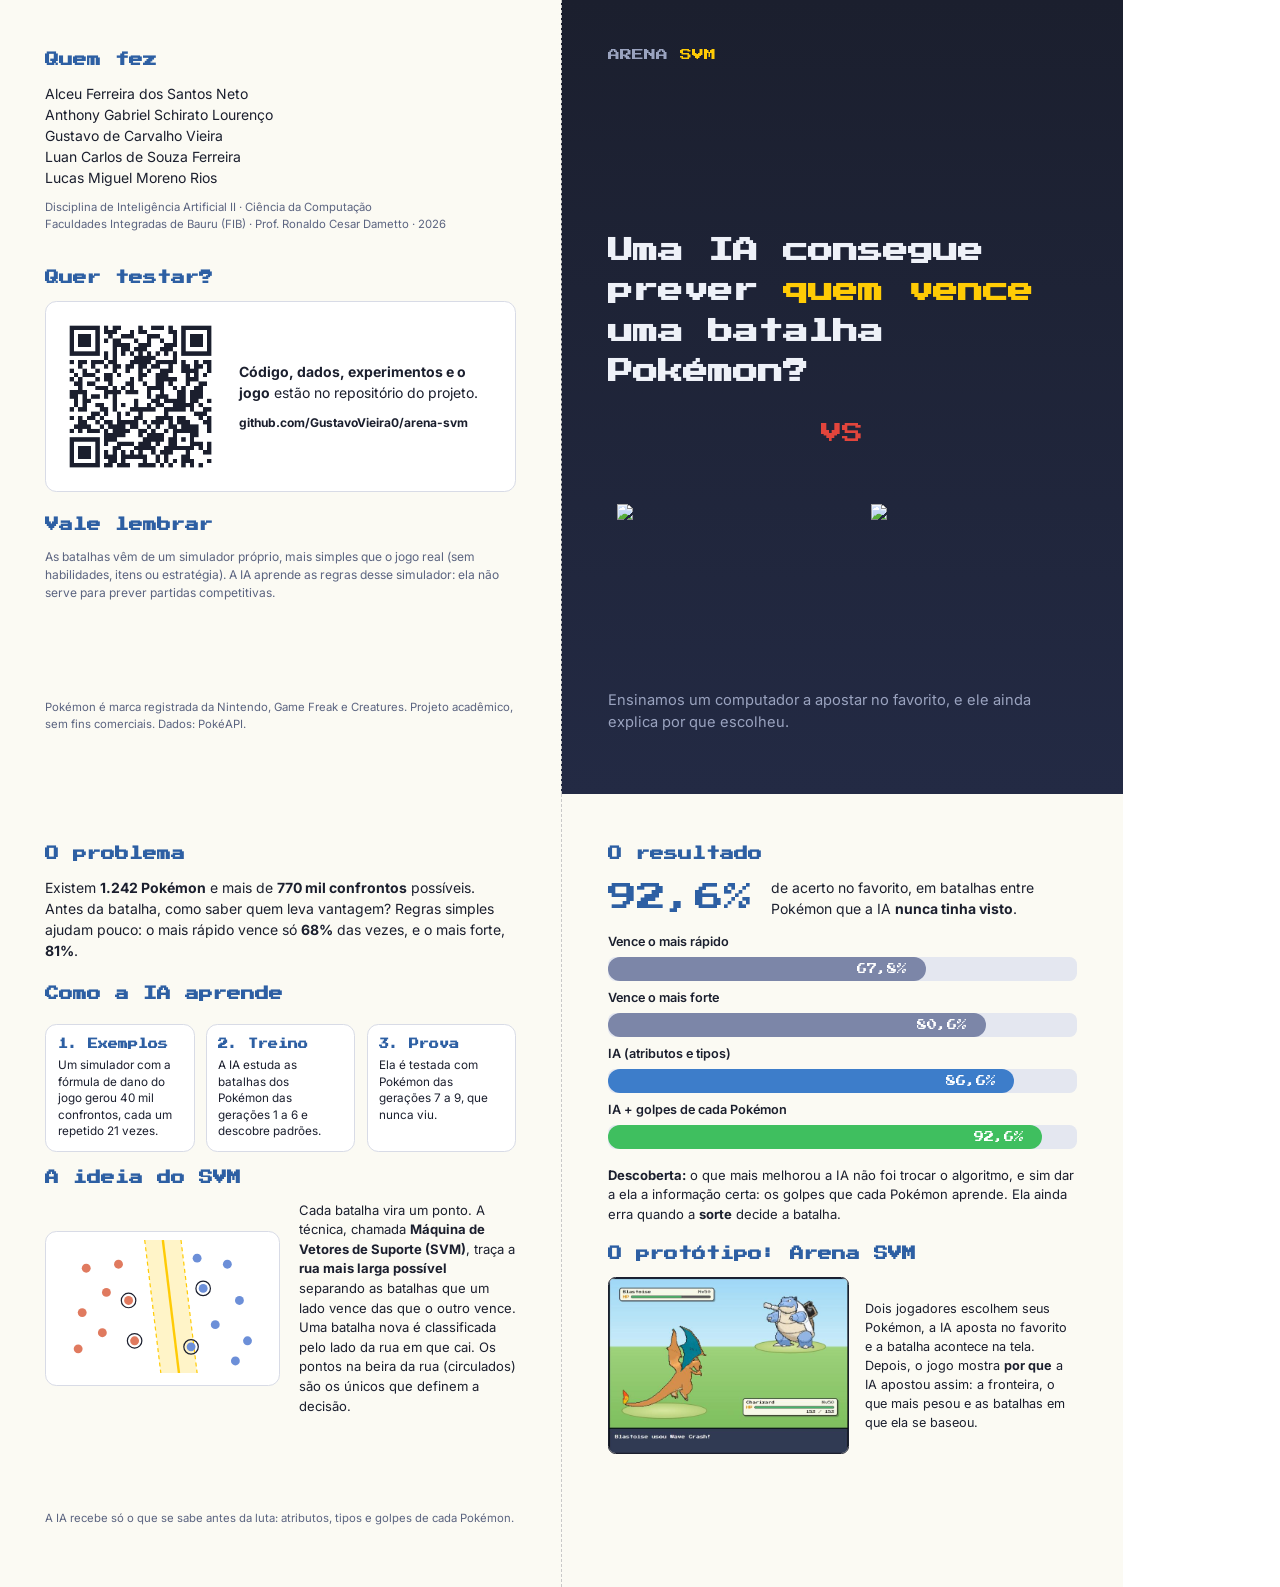
==== docs/entregas/folder/folder.html @ 08ce2232 "Materiais finais e preparação do jogo para rodar online - Entregas: Ficha de experimentos, Model Car" ====
<!doctype html><html lang="pt-BR"><head><meta charset="utf-8"><link href="https://fonts.googleapis.com/css2?family=Press+Start+2P&family=Inter:wght@400;600;700;800&display=swap" rel="stylesheet"><style>
:root { --fundo:#1b1f2e; --cartao:#262b3f; --borda:#3a4160; --texto:#eef1f8; --suave:#9aa3bf; --amarelo:#ffcb05;
        --azul:#3d7dca; --verde:#3fbf5f; --vermelho:#e2453c; --pixel:"Press Start 2P",monospace; }
* { box-sizing:border-box; margin:0; padding:0; }
body { font-family:Inter,system-ui,sans-serif; }
.px { font-family:var(--pixel); }
img.spr { image-rendering:pixelated; }

@page { size:A4 landscape; margin:0; }
body { width:297mm; color:#1b1f2e; -webkit-print-color-adjust:exact; print-color-adjust:exact; }
.folha { width:297mm; height:210mm; display:flex; page-break-after:always; overflow:hidden; }
.painel { width:148.5mm; height:210mm; padding:13mm 12mm; display:flex; flex-direction:column; }
.escuro { background:linear-gradient(180deg,#1b1f2e,#232a44); color:var(--texto); }
.claro { background:#fbfaf3; }
.dobra { border-left:.3mm dashed #c9c9c9; }
h1 { font-family:var(--pixel); font-size:19pt; line-height:1.6; }
h1 em { color:var(--amarelo); font-style:normal; }
h2 { font-family:var(--pixel); font-size:10.5pt; line-height:1.6; color:#2d5fa3; margin:0 0 3mm; }
.escuro h2 { color:var(--amarelo); }
p { font-size:10.5pt; line-height:1.5; margin-bottom:3mm; }
.pq { font-size:8.5pt; color:#5b6480; }
.escuro .pq { color:var(--suave); }
.caixa { background:#fff; border:.5mm solid #d8dbe6; border-radius:3mm; padding:4mm; }
.escuro .caixa { background:var(--cartao); border-color:var(--borda); }
.num { font-family:var(--pixel); font-size:22pt; color:#2d5fa3; }
.passos { display:grid; grid-template-columns:1fr 1fr 1fr; gap:3mm; margin:2mm 0 4mm; }
.passos .caixa { font-size:8.8pt; line-height:1.4; padding:3mm; }
.passos b { display:block; font-family:var(--pixel); font-size:7.5pt; color:#2d5fa3; margin-bottom:1.5mm; line-height:1.5; }
</style></head>
<body><div class="folha">
  <div class="painel claro">
    <h2>Quem fez</h2>
    <p>Alceu Ferreira dos Santos Neto<br>Anthony Gabriel Schirato Lourenço<br>Gustavo de Carvalho Vieira<br>
       Luan Carlos de Souza Ferreira<br>Lucas Miguel Moreno Rios</p>
    <p class="pq">Disciplina de Inteligência Artificial II · Ciência da Computação<br>Faculdades Integradas de Bauru (FIB) ·
       Prof. Ronaldo Cesar Dametto · 2026</p>
    <h2 style="margin-top:6mm">Quer testar?</h2>
    <div class="caixa" style="display:flex;gap:5mm;align-items:center">
      <img src="../../img/qr_github.png" style="width:42mm;height:42mm">
      <div><p><b>Código, dados, experimentos e o jogo</b> estão no repositório do projeto.</p>
        <p style="font-size:9pt;margin:0"><b>github.com/GustavoVieira0/arena-svm</b></p></div>
    </div>
    <h2 style="margin-top:6mm">Vale lembrar</h2>
    <p class="pq" style="font-size:9pt">As batalhas vêm de um simulador próprio, mais simples que o jogo real (sem habilidades, itens
       ou estratégia). A IA aprende as regras desse simulador: ela não serve para prever partidas competitivas.</p>
    <p class="pq" style="margin-top:auto">Pokémon é marca registrada da Nintendo, Game Freak e Creatures. Projeto acadêmico, sem fins comerciais. Dados: PokéAPI.</p>
  </div>
  <div class="painel escuro dobra" style="justify-content:space-between">
    <div class="px" style="font-size:9pt;color:var(--suave)">ARENA <span style="color:var(--amarelo)">SVM</span></div>
    <div>
      <h1>Uma IA consegue prever <em>quem vence</em> uma batalha Pokémon?</h1>
      <div style="display:flex;justify-content:center;align-items:flex-end;gap:2mm;margin-top:8mm">
        <img class="spr" src="https://raw.githubusercontent.com/PokeAPI/sprites/master/sprites/pokemon/6.png" style="width:52mm"><span class="px" style="font-size:16pt;color:var(--vermelho);padding-bottom:20mm">VS</span>
        <img class="spr" src="https://raw.githubusercontent.com/PokeAPI/sprites/master/sprites/pokemon/9.png" style="width:52mm"></div>
    </div>
    <p style="font-size:11pt;color:var(--suave)">Ensinamos um computador a apostar no favorito, e ele ainda explica por que escolheu.</p>
  </div>
</div><div class="folha">
  <div class="painel claro">
    <h2>O problema</h2>
    <p>Existem <b>1.242 Pokémon</b> e mais de <b>770 mil confrontos</b> possíveis. Antes da batalha, como saber quem leva
       vantagem? Regras simples ajudam pouco: o mais rápido vence só <b>68%</b> das vezes, e o mais forte, <b>81%</b>.</p>
    <h2 style="margin-top:3mm">Como a IA aprende</h2>
    <div class="passos">
      <div class="caixa"><b>1. Exemplos</b>Um simulador com a fórmula de dano do jogo gerou 40 mil confrontos, cada um repetido 21 vezes.</div>
      <div class="caixa"><b>2. Treino</b>A IA estuda as batalhas dos Pokémon das gerações 1 a 6 e descobre padrões.</div>
      <div class="caixa"><b>3. Prova</b>Ela é testada com Pokémon das gerações 7 a 9, que nunca viu.</div>
    </div>
    <h2>A ideia do SVM</h2>
    <div style="display:flex;gap:5mm;align-items:center">
      <div class="caixa" style="width:62mm;flex-shrink:0;padding:2mm 3mm"><svg viewBox="0 0 520 330" width="100%" xmlns="http://www.w3.org/2000/svg">
      <polygon points="215,0 305,0 345,330 255,330" fill="#ffcb05" opacity=".22"/>
      <line x1="215" y1="0" x2="255" y2="330" stroke="#ffcb05" stroke-width="3" stroke-dasharray="10 8"/>
      <line x1="305" y1="0" x2="345" y2="330" stroke="#ffcb05" stroke-width="3" stroke-dasharray="10 8"/>
      <line x1="260" y1="0" x2="300" y2="330" stroke="#ffcb05" stroke-width="6"/><circle cx="70" cy="70" r="11" fill="#e07a5f"/><circle cx="120" cy="130" r="11" fill="#e07a5f"/><circle cx="60" cy="180" r="11" fill="#e07a5f"/><circle cx="150" cy="60" r="11" fill="#e07a5f"/><circle cx="110" cy="230" r="11" fill="#e07a5f"/><circle cx="175" cy="150" r="11" fill="#e07a5f"/><circle cx="175" cy="150" r="18" fill="none" stroke="#1b1f2e" stroke-width="3"/><circle cx="50" cy="270" r="11" fill="#e07a5f"/><circle cx="190" cy="250" r="11" fill="#e07a5f"/><circle cx="190" cy="250" r="18" fill="none" stroke="#1b1f2e" stroke-width="3"/><circle cx="420" cy="60" r="11" fill="#6c8fd8"/><circle cx="360" cy="120" r="11" fill="#6c8fd8"/><circle cx="360" cy="120" r="18" fill="none" stroke="#1b1f2e" stroke-width="3"/><circle cx="450" cy="150" r="11" fill="#6c8fd8"/><circle cx="390" cy="210" r="11" fill="#6c8fd8"/><circle cx="470" cy="250" r="11" fill="#6c8fd8"/><circle cx="330" cy="265" r="11" fill="#6c8fd8"/><circle cx="330" cy="265" r="18" fill="none" stroke="#1b1f2e" stroke-width="3"/><circle cx="440" cy="300" r="11" fill="#6c8fd8"/><circle cx="345" cy="45" r="11" fill="#6c8fd8"/></svg></div>
      <p style="font-size:9.8pt;margin:0">Cada batalha vira um ponto. A técnica, chamada <b>Máquina de Vetores de Suporte (SVM)</b>,
        traça a <b>rua mais larga possível</b> separando as batalhas que um lado vence das que o outro vence. Uma batalha nova
        é classificada pelo lado da rua em que cai. Os pontos na beira da rua (circulados) são os únicos que definem a decisão.</p>
    </div>
    <p class="pq" style="margin-top:auto">A IA recebe só o que se sabe antes da luta: atributos, tipos e golpes de cada Pokémon.</p>
  </div>
  <div class="painel claro dobra">
    <h2>O resultado</h2>
    <div style="display:flex;gap:5mm;align-items:center;margin-bottom:4mm">
      <div class="num">92,6%</div>
      <p style="margin:0">de acerto no favorito, em batalhas entre Pokémon que a IA <b>nunca tinha visto</b>.</p>
    </div>
    <div style="margin-bottom:2mm"><div style="margin-bottom:6.84pt">
          <div style="font-size:9.5pt;font-weight:600;color:#1b1f2e;margin-bottom:6pt">Vence o mais rápido</div>
          <div style="background:#e4e7f0;border-radius:2mm;height:18pt;position:relative">
            <div style="width:67.8%;height:100%;background:#7c86a8;border-radius:10pt;display:flex;align-items:center;
                 justify-content:flex-end;padding-right:14pt;font-family:var(--pixel);font-size:7.6000000000000005pt;color:#fff">
              67,8%</div></div></div><div style="margin-bottom:6.84pt">
          <div style="font-size:9.5pt;font-weight:600;color:#1b1f2e;margin-bottom:6pt">Vence o mais forte</div>
          <div style="background:#e4e7f0;border-radius:2mm;height:18pt;position:relative">
            <div style="width:80.6%;height:100%;background:#7c86a8;border-radius:10pt;display:flex;align-items:center;
                 justify-content:flex-end;padding-right:14pt;font-family:var(--pixel);font-size:7.6000000000000005pt;color:#fff">
              80,6%</div></div></div><div style="margin-bottom:6.84pt">
          <div style="font-size:9.5pt;font-weight:600;color:#1b1f2e;margin-bottom:6pt">IA (atributos e tipos)</div>
          <div style="background:#e4e7f0;border-radius:2mm;height:18pt;position:relative">
            <div style="width:86.6%;height:100%;background:#3d7dca;border-radius:10pt;display:flex;align-items:center;
                 justify-content:flex-end;padding-right:14pt;font-family:var(--pixel);font-size:7.6000000000000005pt;color:#fff">
              86,6%</div></div></div><div style="margin-bottom:6.84pt">
          <div style="font-size:9.5pt;font-weight:600;color:#1b1f2e;margin-bottom:6pt">IA + golpes de cada Pokémon</div>
          <div style="background:#e4e7f0;border-radius:2mm;height:18pt;position:relative">
            <div style="width:92.6%;height:100%;background:#3fbf5f;border-radius:10pt;display:flex;align-items:center;
                 justify-content:flex-end;padding-right:14pt;font-family:var(--pixel);font-size:7.6000000000000005pt;color:#fff">
              92,6%</div></div></div></div>
    <p style="font-size:9.8pt"><b>Descoberta:</b> o que mais melhorou a IA não foi trocar o algoritmo, e sim dar a ela a informação certa:
       os golpes que cada Pokémon aprende. Ela ainda erra quando a <b>sorte</b> decide a batalha.</p>
    <h2 style="margin-top:2mm">O protótipo: Arena SVM</h2>
    <div style="display:flex;gap:4mm;align-items:center">
      <img src="../../img/arena_batalha.png" style="width:64mm;border-radius:2mm;border:.5mm solid #1b1f2e">
      <p style="font-size:9.5pt;margin:0">Dois jogadores escolhem seus Pokémon, a IA aposta no favorito e a batalha acontece na tela.
        Depois, o jogo mostra <b>por que</b> a IA apostou assim: a fronteira, o que mais pesou e as batalhas em que ela se baseou.</p>
    </div>
  </div>
</div></body></html>
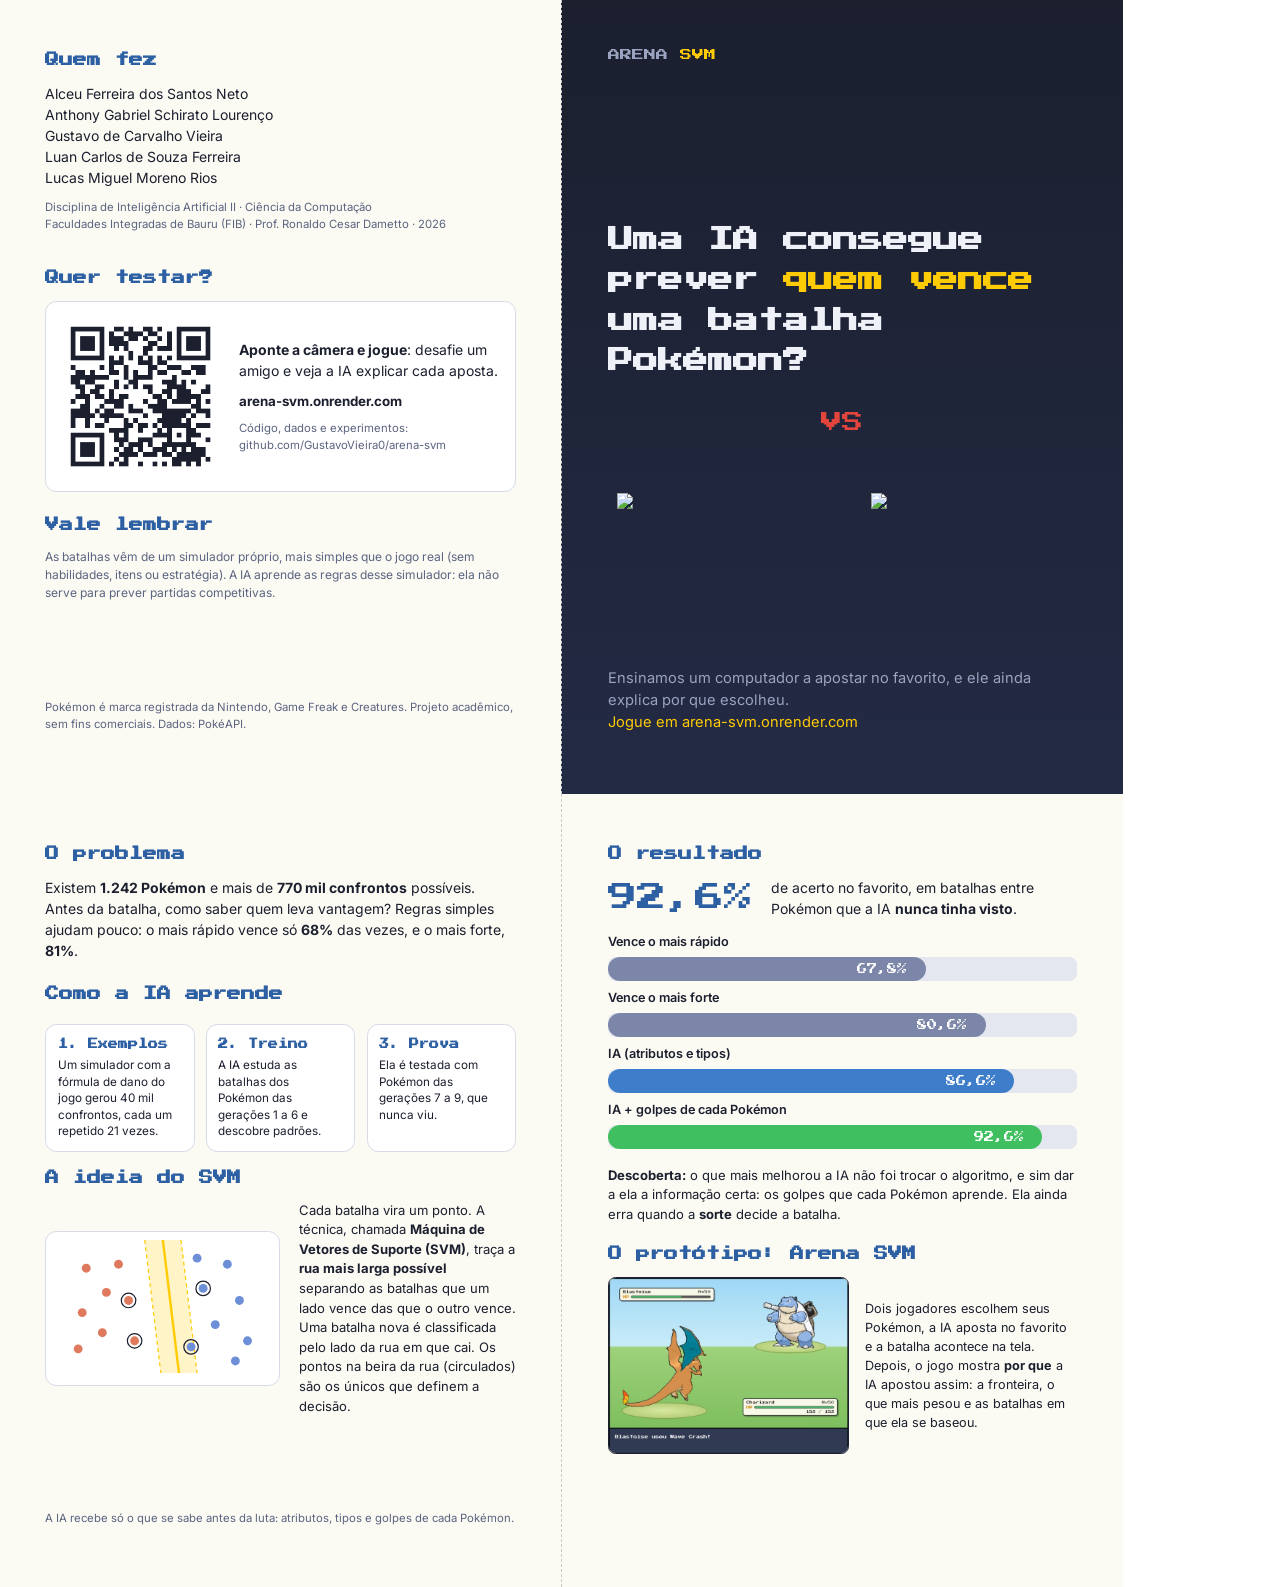
==== commit 3489ae88: "Jogo online no Render e QR Codes apontando para o jogo - README e índice de entregas com o link http" ====
--- a/docs/entregas/folder/folder.html
+++ b/docs/entregas/folder/folder.html
@@ -36,9 +36,10 @@
        Prof. Ronaldo Cesar Dametto · 2026</p>
     <h2 style="margin-top:6mm">Quer testar?</h2>
     <div class="caixa" style="display:flex;gap:5mm;align-items:center">
-      <img src="../../img/qr_github.png" style="width:42mm;height:42mm">
-      <div><p><b>Código, dados, experimentos e o jogo</b> estão no repositório do projeto.</p>
-        <p style="font-size:9pt;margin:0"><b>github.com/GustavoVieira0/arena-svm</b></p></div>
+      <img src="../../img/qr_jogo.png" style="width:42mm;height:42mm">
+      <div><p><b>Aponte a câmera e jogue</b>: desafie um amigo e veja a IA explicar cada aposta.</p>
+        <p style="font-size:10pt;margin:0 0 2mm"><b>arena-svm.onrender.com</b></p>
+        <p class="pq" style="margin:0">Código, dados e experimentos: github.com/GustavoVieira0/arena-svm</p></div>
     </div>
     <h2 style="margin-top:6mm">Vale lembrar</h2>
     <p class="pq" style="font-size:9pt">As batalhas vêm de um simulador próprio, mais simples que o jogo real (sem habilidades, itens
@@ -53,7 +54,8 @@
         <img class="spr" src="https://raw.githubusercontent.com/PokeAPI/sprites/master/sprites/pokemon/6.png" style="width:52mm"><span class="px" style="font-size:16pt;color:var(--vermelho);padding-bottom:20mm">VS</span>
         <img class="spr" src="https://raw.githubusercontent.com/PokeAPI/sprites/master/sprites/pokemon/9.png" style="width:52mm"></div>
     </div>
-    <p style="font-size:11pt;color:var(--suave)">Ensinamos um computador a apostar no favorito, e ele ainda explica por que escolheu.</p>
+    <p style="font-size:11pt;color:var(--suave)">Ensinamos um computador a apostar no favorito, e ele ainda explica por que escolheu.
+      <br><span style="color:var(--amarelo)">Jogue em arena-svm.onrender.com</span></p>
   </div>
 </div><div class="folha">
   <div class="painel claro">
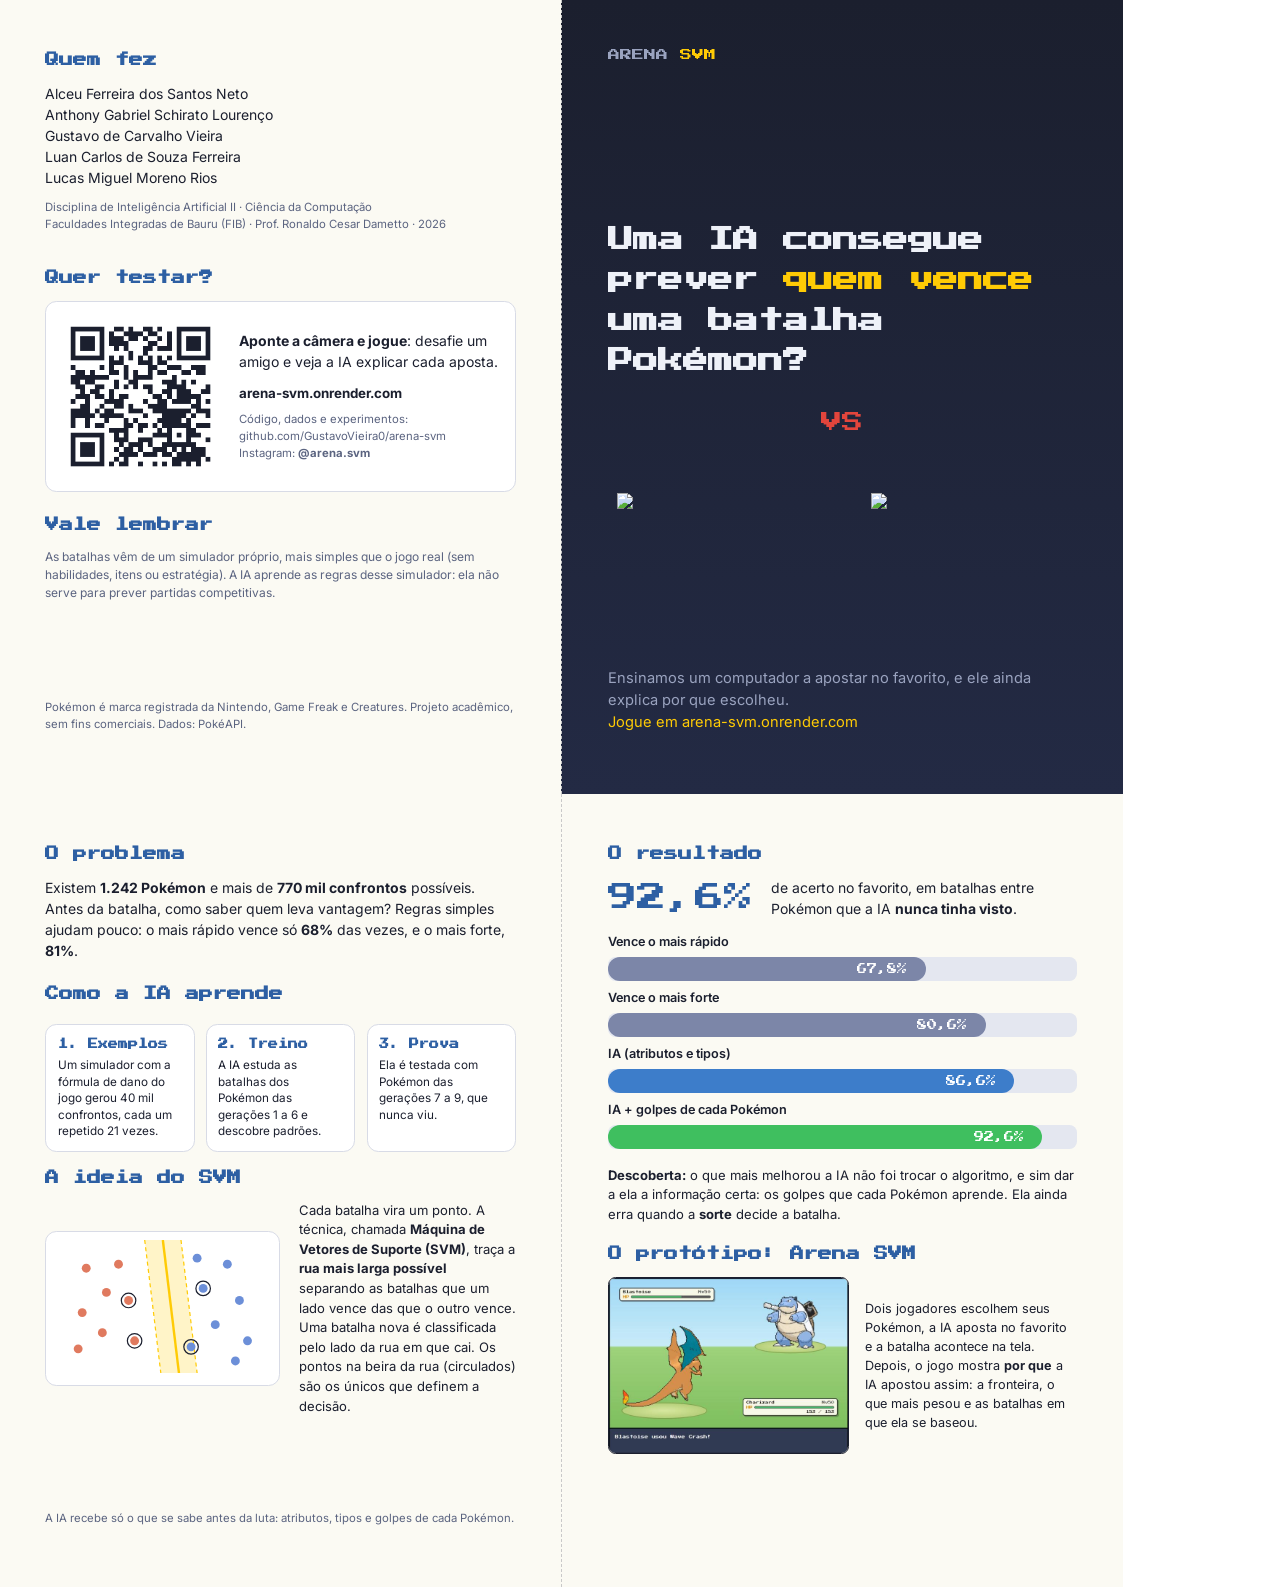
==== commit 13c34c3f: "E6 (SVM × KNN × Regressão Logística) e Laboratório com construtor de personagem - Notebook 03: compa" ====
--- a/docs/entregas/folder/folder.html
+++ b/docs/entregas/folder/folder.html
@@ -39,7 +39,7 @@
       <img src="../../img/qr_jogo.png" style="width:42mm;height:42mm">
       <div><p><b>Aponte a câmera e jogue</b>: desafie um amigo e veja a IA explicar cada aposta.</p>
         <p style="font-size:10pt;margin:0 0 2mm"><b>arena-svm.onrender.com</b></p>
-        <p class="pq" style="margin:0">Código, dados e experimentos: github.com/GustavoVieira0/arena-svm</p></div>
+        <p class="pq" style="margin:0">Código, dados e experimentos: github.com/GustavoVieira0/arena-svm<br>Instagram: <b>@arena.svm</b></p></div>
     </div>
     <h2 style="margin-top:6mm">Vale lembrar</h2>
     <p class="pq" style="font-size:9pt">As batalhas vêm de um simulador próprio, mais simples que o jogo real (sem habilidades, itens
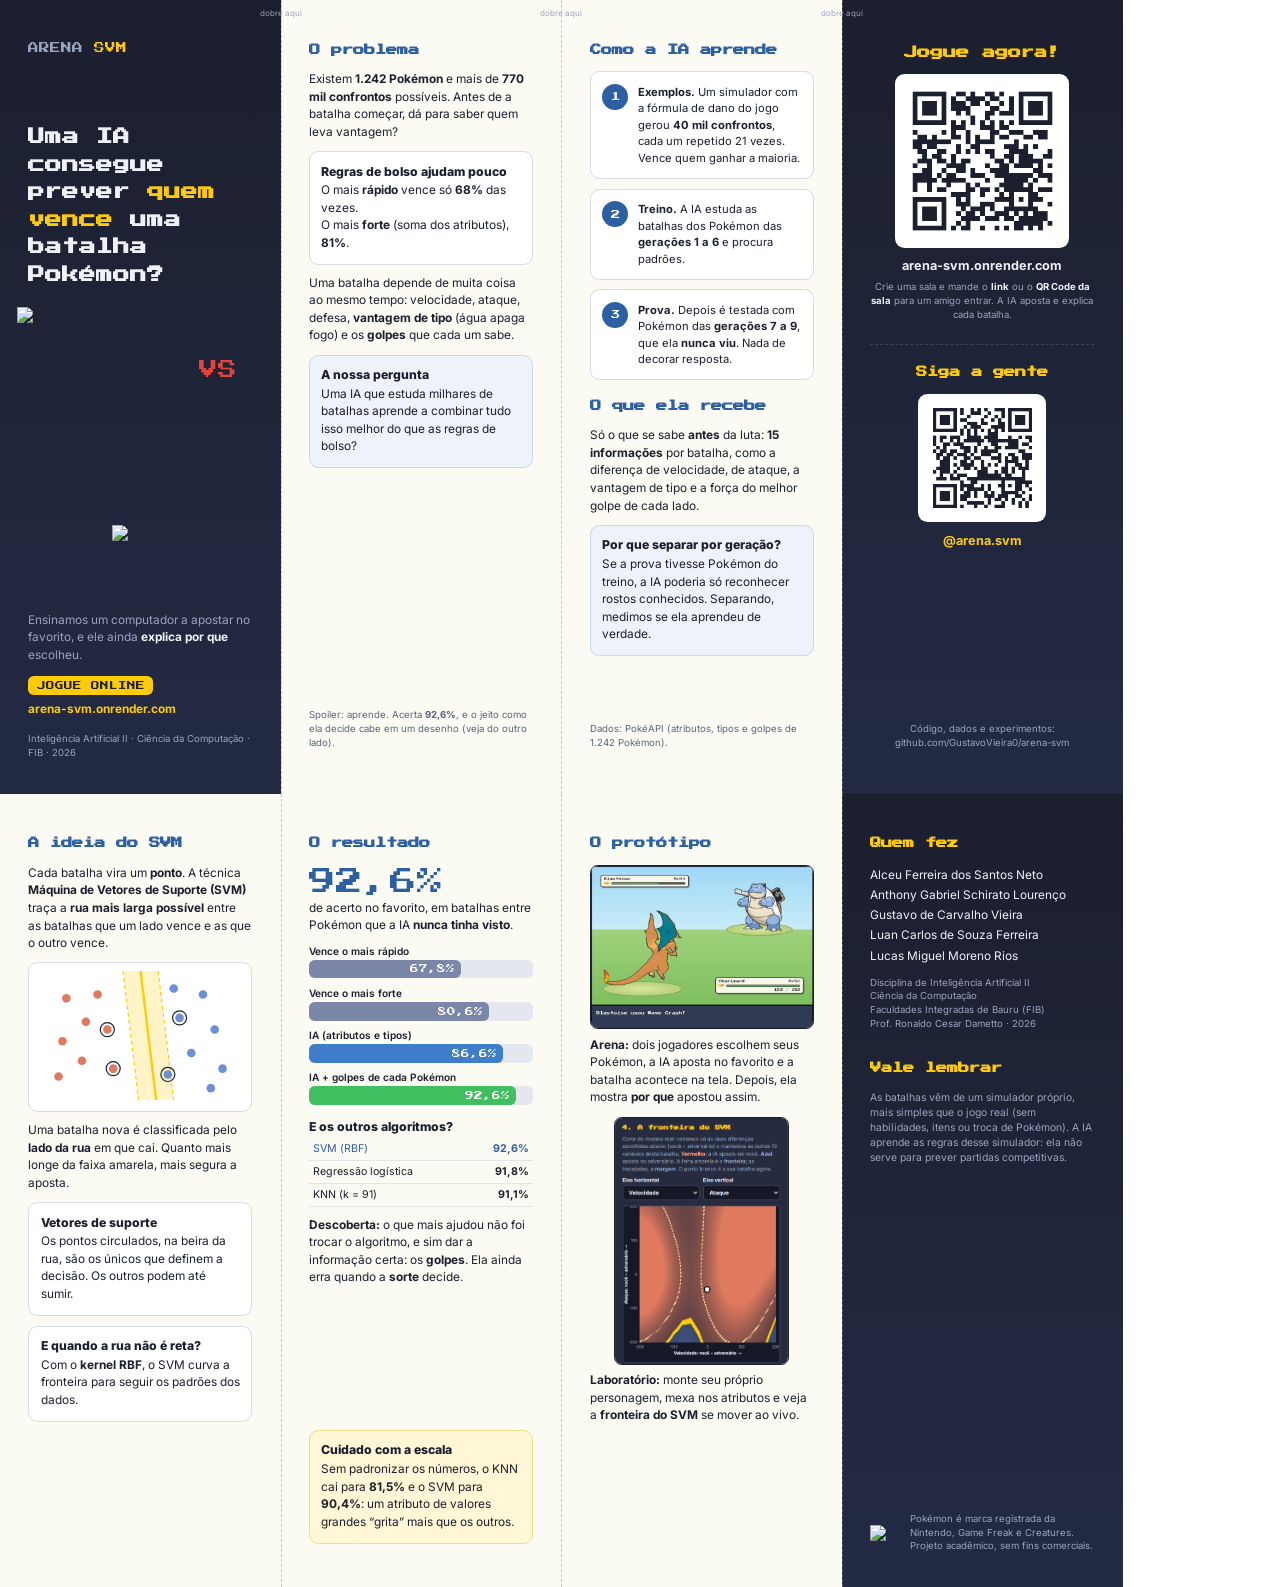
==== commit 7c3faf11: "Convite por QR/link na sala e folder em 8 painéis (sanfona) com QR do Instagram Co-Authored-By: Clau" ====
--- a/docs/entregas/folder/folder.html
+++ b/docs/entregas/folder/folder.html
@@ -8,113 +8,183 @@
 
 @page { size:A4 landscape; margin:0; }
 body { width:297mm; color:#1b1f2e; -webkit-print-color-adjust:exact; print-color-adjust:exact; }
-.folha { width:297mm; height:210mm; display:flex; page-break-after:always; overflow:hidden; }
-.painel { width:148.5mm; height:210mm; padding:13mm 12mm; display:flex; flex-direction:column; }
+.folha { width:297mm; height:210mm; display:flex; page-break-after:always; overflow:hidden; position:relative; }
+.painel { width:74.25mm; height:210mm; padding:11mm 7.5mm 9mm; display:flex; flex-direction:column; position:relative; }
 .escuro { background:linear-gradient(180deg,#1b1f2e,#232a44); color:var(--texto); }
 .claro { background:#fbfaf3; }
-.dobra { border-left:.3mm dashed #c9c9c9; }
-h1 { font-family:var(--pixel); font-size:19pt; line-height:1.6; }
+.dobra { position:absolute; top:0; bottom:0; width:0; border-left:.25mm dashed rgba(140,140,150,.45); }
+.marca-dobra { position:absolute; top:2mm; font:6pt Inter,sans-serif; color:#9aa3bf; transform:translateX(-50%); }
+h1 { font-family:var(--pixel); font-size:12.5pt; line-height:1.65; }
 h1 em { color:var(--amarelo); font-style:normal; }
-h2 { font-family:var(--pixel); font-size:10.5pt; line-height:1.6; color:#2d5fa3; margin:0 0 3mm; }
+h2 { font-family:var(--pixel); font-size:8.6pt; line-height:1.6; color:#2d5fa3; margin:0 0 3mm; }
 .escuro h2 { color:var(--amarelo); }
-p { font-size:10.5pt; line-height:1.5; margin-bottom:3mm; }
-.pq { font-size:8.5pt; color:#5b6480; }
+h3 { font-size:9.2pt; font-weight:800; margin:0 0 1mm; }
+p { font-size:8.9pt; line-height:1.48; margin-bottom:2.6mm; }
+.pq { font-size:7.2pt; line-height:1.45; color:#5b6480; }
 .escuro .pq { color:var(--suave); }
-.caixa { background:#fff; border:.5mm solid #d8dbe6; border-radius:3mm; padding:4mm; }
+.caixa { background:#fff; border:.4mm solid #d8dbe6; border-radius:2.5mm; padding:3mm; margin-bottom:2.6mm; }
 .escuro .caixa { background:var(--cartao); border-color:var(--borda); }
-.num { font-family:var(--pixel); font-size:22pt; color:#2d5fa3; }
-.passos { display:grid; grid-template-columns:1fr 1fr 1fr; gap:3mm; margin:2mm 0 4mm; }
-.passos .caixa { font-size:8.8pt; line-height:1.4; padding:3mm; }
-.passos b { display:block; font-family:var(--pixel); font-size:7.5pt; color:#2d5fa3; margin-bottom:1.5mm; line-height:1.5; }
+.caixa p:last-child { margin-bottom:0; }
+.num { font-family:var(--pixel); font-size:20pt; color:#2d5fa3; line-height:1.3; }
+.passo { display:flex; gap:2.6mm; align-items:flex-start; }
+.passo .n { flex-shrink:0; width:7mm; height:7mm; border-radius:50%; background:#2d5fa3; color:#fff; font-family:var(--pixel);
+            font-size:7pt; display:flex; align-items:center; justify-content:center; }
+.passo p { margin:0; font-size:8.4pt; }
+.barra { margin-bottom:2.2mm; }
+.barra .rot { font-size:7.6pt; font-weight:600; margin-bottom:.8mm; }
+.barra .trilho { background:#e4e7f0; border-radius:1.5mm; height:5mm; }
+.barra .cheio { height:100%; border-radius:1.5mm; display:flex; align-items:center; justify-content:flex-end; padding-right:1.6mm;
+                font-family:var(--pixel); font-size:6.4pt; color:#fff; }
+table.cmp { width:100%; border-collapse:collapse; font-size:8pt; margin-bottom:2.6mm; }
+table.cmp td { padding:1.2mm 1mm; border-bottom:.25mm solid #e1e4ee; }
+table.cmp td:last-child { text-align:right; font-weight:700; }
+table.cmp tr.svm td { color:#2d5fa3; }
+.print { width:100%; border-radius:2mm; border:.4mm solid #1b1f2e; display:block; margin-bottom:2mm; }
+.qr { background:#fff; border-radius:2.5mm; padding:2mm; display:inline-block; }
+.qr img { display:block; }
+.selo { display:inline-block; background:var(--amarelo); color:#1b1f2e; font-family:var(--pixel); font-size:6.4pt;
+        padding:1.4mm 2.2mm; border-radius:1.5mm; }
 </style></head>
 <body><div class="folha">
-  <div class="painel claro">
-    <h2>Quem fez</h2>
-    <p>Alceu Ferreira dos Santos Neto<br>Anthony Gabriel Schirato Lourenço<br>Gustavo de Carvalho Vieira<br>
-       Luan Carlos de Souza Ferreira<br>Lucas Miguel Moreno Rios</p>
-    <p class="pq">Disciplina de Inteligência Artificial II · Ciência da Computação<br>Faculdades Integradas de Bauru (FIB) ·
-       Prof. Ronaldo Cesar Dametto · 2026</p>
-    <h2 style="margin-top:6mm">Quer testar?</h2>
-    <div class="caixa" style="display:flex;gap:5mm;align-items:center">
-      <img src="../../img/qr_jogo.png" style="width:42mm;height:42mm">
-      <div><p><b>Aponte a câmera e jogue</b>: desafie um amigo e veja a IA explicar cada aposta.</p>
-        <p style="font-size:10pt;margin:0 0 2mm"><b>arena-svm.onrender.com</b></p>
-        <p class="pq" style="margin:0">Código, dados e experimentos: github.com/GustavoVieira0/arena-svm<br>Instagram: <b>@arena.svm</b></p></div>
-    </div>
-    <h2 style="margin-top:6mm">Vale lembrar</h2>
-    <p class="pq" style="font-size:9pt">As batalhas vêm de um simulador próprio, mais simples que o jogo real (sem habilidades, itens
-       ou estratégia). A IA aprende as regras desse simulador: ela não serve para prever partidas competitivas.</p>
-    <p class="pq" style="margin-top:auto">Pokémon é marca registrada da Nintendo, Game Freak e Creatures. Projeto acadêmico, sem fins comerciais. Dados: PokéAPI.</p>
-  </div>
-  <div class="painel escuro dobra" style="justify-content:space-between">
-    <div class="px" style="font-size:9pt;color:var(--suave)">ARENA <span style="color:var(--amarelo)">SVM</span></div>
+  <!-- A1: capa -->
+  <div class="painel escuro" style="justify-content:space-between">
+    <div class="px" style="font-size:8pt;color:var(--suave)">ARENA <span style="color:var(--amarelo)">SVM</span></div>
     <div>
       <h1>Uma IA consegue prever <em>quem vence</em> uma batalha Pokémon?</h1>
-      <div style="display:flex;justify-content:center;align-items:flex-end;gap:2mm;margin-top:8mm">
-        <img class="spr" src="https://raw.githubusercontent.com/PokeAPI/sprites/master/sprites/pokemon/6.png" style="width:52mm"><span class="px" style="font-size:16pt;color:var(--vermelho);padding-bottom:20mm">VS</span>
-        <img class="spr" src="https://raw.githubusercontent.com/PokeAPI/sprites/master/sprites/pokemon/9.png" style="width:52mm"></div>
+      <div style="position:relative;height:62mm;margin-top:5mm">
+        <img class="spr" src="https://raw.githubusercontent.com/PokeAPI/sprites/master/sprites/pokemon/6.png" style="width:40mm;position:absolute;left:-3mm;top:0">
+        <span class="px" style="position:absolute;right:4mm;top:14mm;font-size:14pt;color:var(--vermelho)">VS</span>
+        <img class="spr" src="https://raw.githubusercontent.com/PokeAPI/sprites/master/sprites/pokemon/9.png" style="width:40mm;position:absolute;right:-3mm;bottom:0">
+      </div>
     </div>
-    <p style="font-size:11pt;color:var(--suave)">Ensinamos um computador a apostar no favorito, e ele ainda explica por que escolheu.
-      <br><span style="color:var(--amarelo)">Jogue em arena-svm.onrender.com</span></p>
+    <div>
+      <p style="color:var(--suave)">Ensinamos um computador a apostar no favorito, e ele ainda <b style="color:var(--texto)">explica
+        por que</b> escolheu.</p>
+      <span class="selo">JOGUE ONLINE</span>
+      <p style="margin:1.5mm 0 0;font-weight:700;color:var(--amarelo)">arena-svm.onrender.com</p>
+      <p class="pq" style="margin:3.5mm 0 0">Inteligência Artificial II · Ciência da Computação · FIB · 2026</p>
+    </div>
   </div>
-</div><div class="folha">
+
+  <!-- A2: problema -->
   <div class="painel claro">
     <h2>O problema</h2>
-    <p>Existem <b>1.242 Pokémon</b> e mais de <b>770 mil confrontos</b> possíveis. Antes da batalha, como saber quem leva
-       vantagem? Regras simples ajudam pouco: o mais rápido vence só <b>68%</b> das vezes, e o mais forte, <b>81%</b>.</p>
-    <h2 style="margin-top:3mm">Como a IA aprende</h2>
-    <div class="passos">
-      <div class="caixa"><b>1. Exemplos</b>Um simulador com a fórmula de dano do jogo gerou 40 mil confrontos, cada um repetido 21 vezes.</div>
-      <div class="caixa"><b>2. Treino</b>A IA estuda as batalhas dos Pokémon das gerações 1 a 6 e descobre padrões.</div>
-      <div class="caixa"><b>3. Prova</b>Ela é testada com Pokémon das gerações 7 a 9, que nunca viu.</div>
+    <p>Existem <b>1.242 Pokémon</b> e mais de <b>770 mil confrontos</b> possíveis. Antes de a batalha começar, dá para
+       saber quem leva vantagem?</p>
+    <div class="caixa">
+      <h3>Regras de bolso ajudam pouco</h3>
+      <p>O mais <b>rápido</b> vence só <b>68%</b> das vezes.<br>O mais <b>forte</b> (soma dos atributos), <b>81%</b>.</p>
     </div>
+    <p>Uma batalha depende de muita coisa ao mesmo tempo: velocidade, ataque, defesa, <b>vantagem de tipo</b> (água apaga
+       fogo) e os <b>golpes</b> que cada um sabe.</p>
+    <div class="caixa" style="background:#eef3fb;border-color:#c9d6ee">
+      <h3>A nossa pergunta</h3>
+      <p>Uma IA que estuda milhares de batalhas aprende a combinar tudo isso melhor do que as regras de bolso?</p>
+    </div>
+    <p class="pq" style="margin-top:auto">Spoiler: aprende. Acerta <b>92,6%</b>, e o jeito como ela decide cabe em um desenho
+       (veja do outro lado).</p>
+  </div>
+
+  <!-- A3: como aprende -->
+  <div class="painel claro">
+    <h2>Como a IA aprende</h2>
+    <div class="caixa passo"><div class="n">1</div><p><b>Exemplos.</b> Um simulador com a fórmula de dano do jogo gerou
+      <b>40 mil confrontos</b>, cada um repetido 21 vezes. Vence quem ganhar a maioria.</p></div>
+    <div class="caixa passo"><div class="n">2</div><p><b>Treino.</b> A IA estuda as batalhas dos Pokémon das
+      <b>gerações 1 a 6</b> e procura padrões.</p></div>
+    <div class="caixa passo"><div class="n">3</div><p><b>Prova.</b> Depois é testada com Pokémon das <b>gerações 7 a 9</b>,
+      que ela <b>nunca viu</b>. Nada de decorar resposta.</p></div>
+    <h2 style="margin-top:2mm">O que ela recebe</h2>
+    <p>Só o que se sabe <b>antes</b> da luta: <b>15 informações</b> por batalha, como a diferença de velocidade, de ataque, a
+       vantagem de tipo e a força do melhor golpe de cada lado.</p>
+    <div class="caixa" style="background:#eef3fb;border-color:#c9d6ee"><h3>Por que separar por geração?</h3>
+      <p>Se a prova tivesse Pokémon do treino, a IA poderia só reconhecer rostos conhecidos. Separando, medimos se ela
+      aprendeu de verdade.</p></div>
+    <p class="pq" style="margin-top:auto">Dados: PokéAPI (atributos, tipos e golpes de 1.242 Pokémon).</p>
+  </div>
+
+  <!-- A4: contracapa (jogue agora) -->
+  <div class="painel escuro" style="text-align:center;align-items:center">
+    <h2 style="font-size:10pt">Jogue agora!</h2>
+    <div class="qr"><img src="../../img/qr_jogo.png" style="width:42mm;height:42mm"></div>
+    <p style="margin:2.5mm 0 1mm;font-weight:700;font-size:9.5pt">arena-svm.onrender.com</p>
+    <p class="pq" style="margin-bottom:0">Crie uma sala e mande o <b style="color:var(--texto)">link</b> ou o
+      <b style="color:var(--texto)">QR Code da sala</b> para um amigo entrar. A IA aposta e explica cada batalha.</p>
+    <div style="border-top:.3mm dashed var(--borda);width:100%;margin:6mm 0 5mm"></div>
+    <h2>Siga a gente</h2>
+    <div class="qr"><img src="../../img/qr_instagram.png" style="width:30mm;height:30mm"></div>
+    <p style="margin:2.5mm 0 0;font-weight:700;font-size:9.5pt;color:var(--amarelo)">@arena.svm</p>
+    <p class="pq" style="margin-top:auto">Código, dados e experimentos:<br>github.com/GustavoVieira0/arena-svm</p>
+  </div>
+  <div class="dobra" style="left:74.25mm"></div><div class="marca-dobra" style="left:74.25mm">dobre aqui</div><div class="dobra" style="left:148.5mm"></div><div class="marca-dobra" style="left:148.5mm">dobre aqui</div><div class="dobra" style="left:222.75mm"></div><div class="marca-dobra" style="left:222.75mm">dobre aqui</div>
+</div><div class="folha">
+  <!-- B1: ideia do SVM -->
+  <div class="painel claro">
     <h2>A ideia do SVM</h2>
-    <div style="display:flex;gap:5mm;align-items:center">
-      <div class="caixa" style="width:62mm;flex-shrink:0;padding:2mm 3mm"><svg viewBox="0 0 520 330" width="100%" xmlns="http://www.w3.org/2000/svg">
+    <p>Cada batalha vira um <b>ponto</b>. A técnica <b>Máquina de Vetores de Suporte (SVM)</b> traça a
+       <b>rua mais larga possível</b> entre as batalhas que um lado vence e as que o outro vence.</p>
+    <div class="caixa" style="padding:2mm 2.5mm"><svg viewBox="0 0 520 330" width="100%" xmlns="http://www.w3.org/2000/svg">
       <polygon points="215,0 305,0 345,330 255,330" fill="#ffcb05" opacity=".22"/>
       <line x1="215" y1="0" x2="255" y2="330" stroke="#ffcb05" stroke-width="3" stroke-dasharray="10 8"/>
       <line x1="305" y1="0" x2="345" y2="330" stroke="#ffcb05" stroke-width="3" stroke-dasharray="10 8"/>
       <line x1="260" y1="0" x2="300" y2="330" stroke="#ffcb05" stroke-width="6"/><circle cx="70" cy="70" r="11" fill="#e07a5f"/><circle cx="120" cy="130" r="11" fill="#e07a5f"/><circle cx="60" cy="180" r="11" fill="#e07a5f"/><circle cx="150" cy="60" r="11" fill="#e07a5f"/><circle cx="110" cy="230" r="11" fill="#e07a5f"/><circle cx="175" cy="150" r="11" fill="#e07a5f"/><circle cx="175" cy="150" r="18" fill="none" stroke="#1b1f2e" stroke-width="3"/><circle cx="50" cy="270" r="11" fill="#e07a5f"/><circle cx="190" cy="250" r="11" fill="#e07a5f"/><circle cx="190" cy="250" r="18" fill="none" stroke="#1b1f2e" stroke-width="3"/><circle cx="420" cy="60" r="11" fill="#6c8fd8"/><circle cx="360" cy="120" r="11" fill="#6c8fd8"/><circle cx="360" cy="120" r="18" fill="none" stroke="#1b1f2e" stroke-width="3"/><circle cx="450" cy="150" r="11" fill="#6c8fd8"/><circle cx="390" cy="210" r="11" fill="#6c8fd8"/><circle cx="470" cy="250" r="11" fill="#6c8fd8"/><circle cx="330" cy="265" r="11" fill="#6c8fd8"/><circle cx="330" cy="265" r="18" fill="none" stroke="#1b1f2e" stroke-width="3"/><circle cx="440" cy="300" r="11" fill="#6c8fd8"/><circle cx="345" cy="45" r="11" fill="#6c8fd8"/></svg></div>
-      <p style="font-size:9.8pt;margin:0">Cada batalha vira um ponto. A técnica, chamada <b>Máquina de Vetores de Suporte (SVM)</b>,
-        traça a <b>rua mais larga possível</b> separando as batalhas que um lado vence das que o outro vence. Uma batalha nova
-        é classificada pelo lado da rua em que cai. Os pontos na beira da rua (circulados) são os únicos que definem a decisão.</p>
-    </div>
-    <p class="pq" style="margin-top:auto">A IA recebe só o que se sabe antes da luta: atributos, tipos e golpes de cada Pokémon.</p>
+    <p>Uma batalha nova é classificada pelo <b>lado da rua</b> em que cai. Quanto mais longe da faixa amarela, mais segura
+       a aposta.</p>
+    <div class="caixa"><h3>Vetores de suporte</h3><p>Os pontos circulados, na beira da rua, são os únicos que definem a
+      decisão. Os outros podem até sumir.</p></div>
+    <div class="caixa"><h3>E quando a rua não é reta?</h3><p>Com o <b>kernel RBF</b>, o SVM curva a fronteira para
+      seguir os padrões dos dados.</p></div>
   </div>
-  <div class="painel claro dobra">
+
+  <!-- B2: resultado -->
+  <div class="painel claro">
     <h2>O resultado</h2>
-    <div style="display:flex;gap:5mm;align-items:center;margin-bottom:4mm">
-      <div class="num">92,6%</div>
-      <p style="margin:0">de acerto no favorito, em batalhas entre Pokémon que a IA <b>nunca tinha visto</b>.</p>
-    </div>
-    <div style="margin-bottom:2mm"><div style="margin-bottom:6.84pt">
-          <div style="font-size:9.5pt;font-weight:600;color:#1b1f2e;margin-bottom:6pt">Vence o mais rápido</div>
-          <div style="background:#e4e7f0;border-radius:2mm;height:18pt;position:relative">
-            <div style="width:67.8%;height:100%;background:#7c86a8;border-radius:10pt;display:flex;align-items:center;
-                 justify-content:flex-end;padding-right:14pt;font-family:var(--pixel);font-size:7.6000000000000005pt;color:#fff">
-              67,8%</div></div></div><div style="margin-bottom:6.84pt">
-          <div style="font-size:9.5pt;font-weight:600;color:#1b1f2e;margin-bottom:6pt">Vence o mais forte</div>
-          <div style="background:#e4e7f0;border-radius:2mm;height:18pt;position:relative">
-            <div style="width:80.6%;height:100%;background:#7c86a8;border-radius:10pt;display:flex;align-items:center;
-                 justify-content:flex-end;padding-right:14pt;font-family:var(--pixel);font-size:7.6000000000000005pt;color:#fff">
-              80,6%</div></div></div><div style="margin-bottom:6.84pt">
-          <div style="font-size:9.5pt;font-weight:600;color:#1b1f2e;margin-bottom:6pt">IA (atributos e tipos)</div>
-          <div style="background:#e4e7f0;border-radius:2mm;height:18pt;position:relative">
-            <div style="width:86.6%;height:100%;background:#3d7dca;border-radius:10pt;display:flex;align-items:center;
-                 justify-content:flex-end;padding-right:14pt;font-family:var(--pixel);font-size:7.6000000000000005pt;color:#fff">
-              86,6%</div></div></div><div style="margin-bottom:6.84pt">
-          <div style="font-size:9.5pt;font-weight:600;color:#1b1f2e;margin-bottom:6pt">IA + golpes de cada Pokémon</div>
-          <div style="background:#e4e7f0;border-radius:2mm;height:18pt;position:relative">
-            <div style="width:92.6%;height:100%;background:#3fbf5f;border-radius:10pt;display:flex;align-items:center;
-                 justify-content:flex-end;padding-right:14pt;font-family:var(--pixel);font-size:7.6000000000000005pt;color:#fff">
-              92,6%</div></div></div></div>
-    <p style="font-size:9.8pt"><b>Descoberta:</b> o que mais melhorou a IA não foi trocar o algoritmo, e sim dar a ela a informação certa:
-       os golpes que cada Pokémon aprende. Ela ainda erra quando a <b>sorte</b> decide a batalha.</p>
-    <h2 style="margin-top:2mm">O protótipo: Arena SVM</h2>
-    <div style="display:flex;gap:4mm;align-items:center">
-      <img src="../../img/arena_batalha.png" style="width:64mm;border-radius:2mm;border:.5mm solid #1b1f2e">
-      <p style="font-size:9.5pt;margin:0">Dois jogadores escolhem seus Pokémon, a IA aposta no favorito e a batalha acontece na tela.
-        Depois, o jogo mostra <b>por que</b> a IA apostou assim: a fronteira, o que mais pesou e as batalhas em que ela se baseou.</p>
+    <div class="num">92,6%</div>
+    <p>de acerto no favorito, em batalhas entre Pokémon que a IA <b>nunca tinha visto</b>.</p>
+    <div class="barra"><div class="rot">Vence o mais rápido</div><div class="trilho">
+          <div class="cheio" style="width:67.8%;background:#7c86a8">67,8%</div></div></div><div class="barra"><div class="rot">Vence o mais forte</div><div class="trilho">
+          <div class="cheio" style="width:80.6%;background:#7c86a8">80,6%</div></div></div><div class="barra"><div class="rot">IA (atributos e tipos)</div><div class="trilho">
+          <div class="cheio" style="width:86.6%;background:#3d7dca">86,6%</div></div></div><div class="barra"><div class="rot">IA + golpes de cada Pokémon</div><div class="trilho">
+          <div class="cheio" style="width:92.6%;background:#3fbf5f">92,6%</div></div></div>
+    <h3 style="margin-top:1.5mm">E os outros algoritmos?</h3>
+    <table class="cmp">
+      <tr class="svm"><td>SVM (RBF)</td><td>92,6%</td></tr>
+      <tr><td>Regressão logística</td><td>91,8%</td></tr>
+      <tr><td>KNN (k = 91)</td><td>91,1%</td></tr>
+    </table>
+    <p><b>Descoberta:</b> o que mais ajudou não foi trocar o algoritmo, e sim dar a informação certa: os <b>golpes</b>.
+       Ela ainda erra quando a <b>sorte</b> decide.</p>
+    <div class="caixa" style="margin-top:auto;background:#fff7d6;border-color:#f0dc8a"><h3>Cuidado com a escala</h3>
+      <p>Sem padronizar os números, o KNN cai para <b>81,5%</b> e o SVM para <b>90,4%</b>: um atributo de valores grandes
+      “grita” mais que os outros.</p></div>
+  </div>
+
+  <!-- B3: protótipo -->
+  <div class="painel claro">
+    <h2>O protótipo</h2>
+    <img class="print" src="../../img/arena_batalha.png">
+    <p><b>Arena:</b> dois jogadores escolhem seus Pokémon, a IA aposta no favorito e a batalha acontece na tela. Depois, ela
+       mostra <b>por que</b> apostou assim.</p>
+    <img class="print" src="../../img/arena_fronteira.png" style="width:78%;margin:0 auto 2mm">
+    <p style="margin-bottom:0"><b>Laboratório:</b> monte seu próprio personagem, mexa nos atributos e veja a
+       <b>fronteira do SVM</b> se mover ao vivo.</p>
+  </div>
+
+  <!-- B4: quem fez (fica atrás da capa) -->
+  <div class="painel escuro">
+    <h2>Quem fez</h2>
+    <p style="line-height:1.7">Alceu Ferreira dos Santos Neto<br>Anthony Gabriel Schirato Lourenço<br>Gustavo de Carvalho Vieira<br>
+       Luan Carlos de Souza Ferreira<br>Lucas Miguel Moreno Rios</p>
+    <p class="pq">Disciplina de Inteligência Artificial II<br>Ciência da Computação<br>Faculdades Integradas de Bauru (FIB)<br>
+       Prof. Ronaldo Cesar Dametto · 2026</p>
+    <h2 style="margin-top:5mm">Vale lembrar</h2>
+    <p class="pq" style="font-size:7.8pt">As batalhas vêm de um simulador próprio, mais simples que o jogo real (sem
+       habilidades, itens ou troca de Pokémon). A IA aprende as regras desse simulador: ela não serve para prever partidas
+       competitivas.</p>
+    <div style="margin-top:auto;display:flex;gap:3mm;align-items:center">
+      <img class="spr" src="https://raw.githubusercontent.com/PokeAPI/sprites/master/sprites/pokemon/25.png" style="width:20mm">
+      <p class="pq" style="margin:0">Pokémon é marca registrada da Nintendo, Game Freak e Creatures. Projeto acadêmico, sem fins comerciais.</p>
     </div>
   </div>
+  <div class="dobra" style="left:74.25mm"></div><div class="marca-dobra" style="left:74.25mm"></div><div class="dobra" style="left:148.5mm"></div><div class="marca-dobra" style="left:148.5mm"></div><div class="dobra" style="left:222.75mm"></div><div class="marca-dobra" style="left:222.75mm"></div>
 </div></body></html>
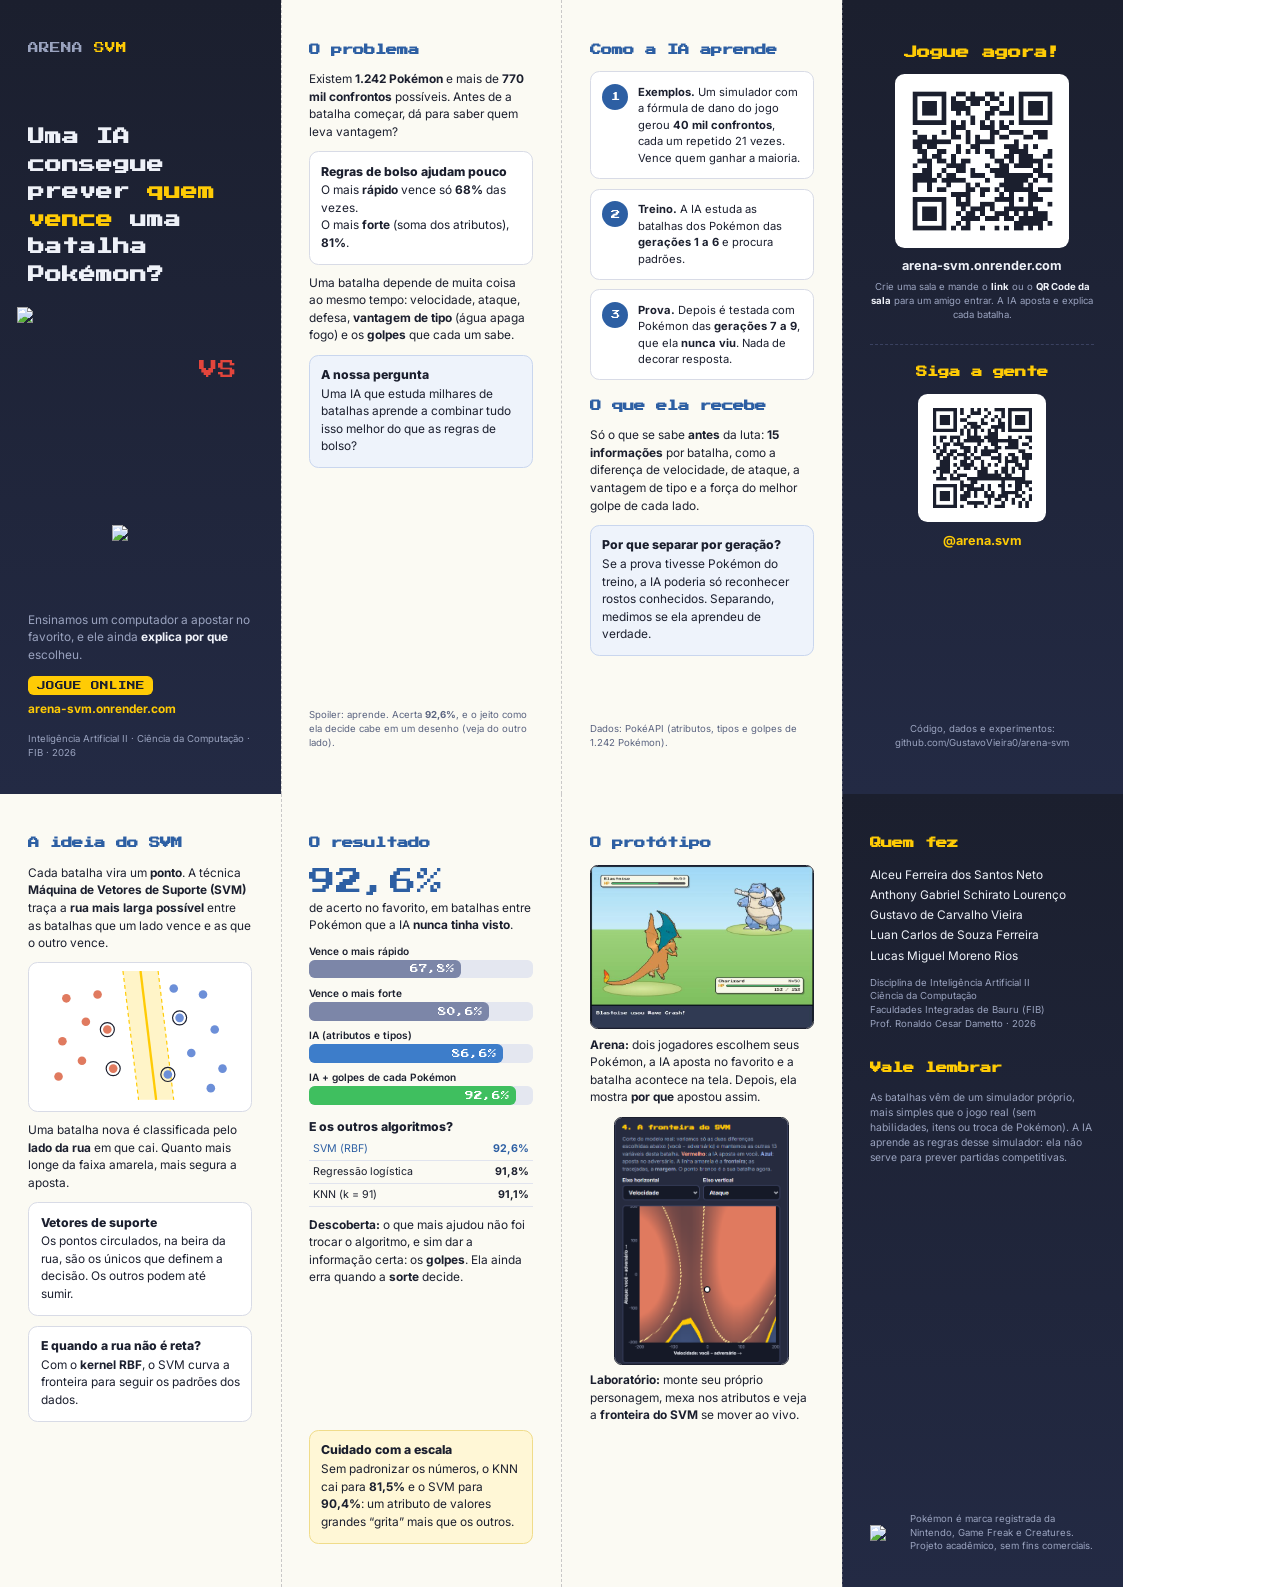
==== commit b70fd38c: "Palestra (slides, falas e roteiro), resumo final, roteiro do vídeo, carrossel e folder atualizados C" ====
--- a/docs/entregas/folder/folder.html
+++ b/docs/entregas/folder/folder.html
@@ -116,7 +116,7 @@
     <p style="margin:2.5mm 0 0;font-weight:700;font-size:9.5pt;color:var(--amarelo)">@arena.svm</p>
     <p class="pq" style="margin-top:auto">Código, dados e experimentos:<br>github.com/GustavoVieira0/arena-svm</p>
   </div>
-  <div class="dobra" style="left:74.25mm"></div><div class="marca-dobra" style="left:74.25mm">dobre aqui</div><div class="dobra" style="left:148.5mm"></div><div class="marca-dobra" style="left:148.5mm">dobre aqui</div><div class="dobra" style="left:222.75mm"></div><div class="marca-dobra" style="left:222.75mm">dobre aqui</div>
+  <div class="dobra" style="left:74.25mm"></div><div class="marca-dobra" style="left:74.25mm"></div><div class="dobra" style="left:148.5mm"></div><div class="marca-dobra" style="left:148.5mm"></div><div class="dobra" style="left:222.75mm"></div><div class="marca-dobra" style="left:222.75mm"></div>
 </div><div class="folha">
   <!-- B1: ideia do SVM -->
   <div class="painel claro">
